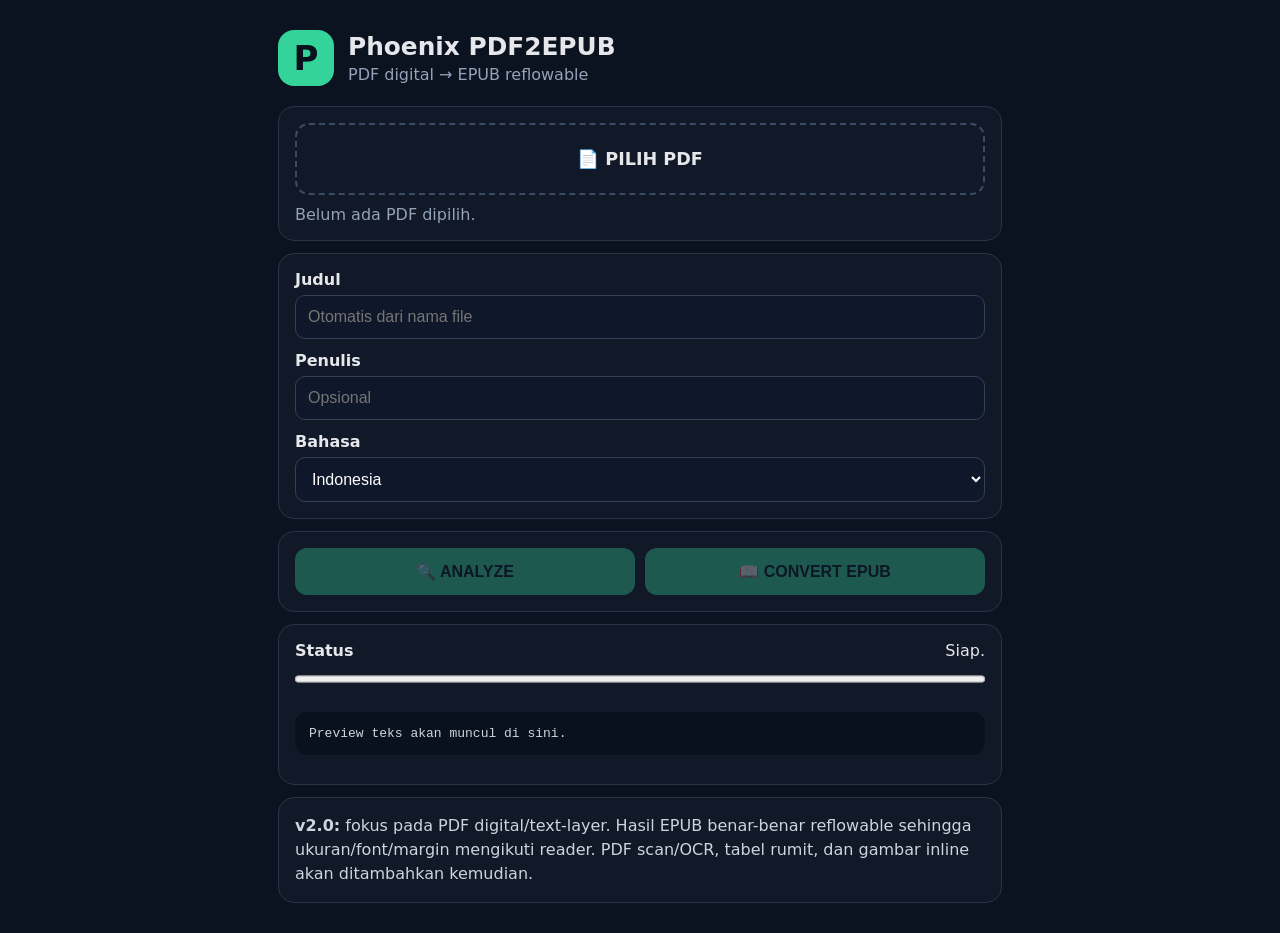
==== index.html @ ab01ee0f "Phoenix PDF2EPUB PWA v2.0" ====
<!doctype html>
<html lang="id">
<head>
  <meta charset="utf-8">
  <meta name="viewport" content="width=device-width,initial-scale=1,viewport-fit=cover">
  <meta name="theme-color" content="#111827">
  <meta name="description" content="Phoenix PDF2EPUB — converter PDF digital ke EPUB reflowable">
  <link rel="manifest" href="manifest.webmanifest">
  <link rel="icon" href="icon-192.png">
  <title>Phoenix PDF2EPUB</title>
  <link rel="stylesheet" href="style.css">
</head>
<body>
<main>
  <header>
    <div class="logo">P</div>
    <div><h1>Phoenix PDF2EPUB</h1><p>PDF digital → EPUB reflowable</p></div>
  </header>

  <section class="card">
    <label class="pick">
      <input id="pdfFile" type="file" accept="application/pdf,.pdf">
      <span>📄 PILIH PDF</span>
    </label>
    <div id="fileName" class="muted">Belum ada PDF dipilih.</div>
  </section>

  <section class="card grid">
    <label>Judul<input id="title" placeholder="Otomatis dari nama file"></label>
    <label>Penulis<input id="author" placeholder="Opsional"></label>
    <label>Bahasa
      <select id="lang"><option value="id">Indonesia</option><option value="en">English</option></select>
    </label>
  </section>

  <section class="card actions">
    <button id="analyzeBtn" disabled>🔍 ANALYZE</button>
    <button id="convertBtn" disabled>📖 CONVERT EPUB</button>
    <button id="installBtn" hidden>⬇ INSTALL APP</button>
  </section>

  <section class="card">
    <div class="statusline"><strong>Status</strong><span id="status">Siap.</span></div>
    <progress id="progress" value="0" max="100"></progress>
    <pre id="preview">Preview teks akan muncul di sini.</pre>
  </section>

  <section class="card note">
    <b>v2.0:</b> fokus pada PDF digital/text-layer. Hasil EPUB benar-benar reflowable sehingga ukuran/font/margin mengikuti reader. PDF scan/OCR, tabel rumit, dan gambar inline akan ditambahkan kemudian.
  </section>
</main>

<script src="pdf.min.js"></script>
<script src="jszip.min.js"></script>
<script src="app.js"></script>
</body>
</html>
---- style.css ----
*{box-sizing:border-box}body{margin:0;background:#0b1220;color:#e5e7eb;font-family:system-ui,-apple-system,Segoe UI,sans-serif}
main{max-width:760px;margin:auto;padding:18px}header{display:flex;gap:14px;align-items:center;margin:12px 0 20px}
.logo{width:56px;height:56px;border-radius:16px;background:#34d399;color:#08111d;font-weight:900;font-size:34px;display:grid;place-items:center}
h1{margin:0;font-size:1.55rem}header p{margin:.2rem 0 0;color:#94a3b8}.card{background:#111827;border:1px solid #273449;border-radius:16px;padding:16px;margin:12px 0}
.pick{display:block;text-align:center;border:2px dashed #3b4b63;border-radius:14px;padding:24px;font-weight:800;font-size:1.1rem;cursor:pointer}.pick input{display:none}
.muted{color:#94a3b8;margin-top:10px}.grid{display:grid;gap:12px}label{font-weight:700}input,select{width:100%;margin-top:6px;padding:12px;border-radius:10px;border:1px solid #334155;background:#0f172a;color:#fff;font-size:1rem}
.actions{display:grid;gap:10px;grid-template-columns:1fr 1fr}button{padding:14px;border:0;border-radius:12px;font-weight:800;font-size:1rem;background:#34d399;color:#07131f}button:disabled{opacity:.35}#installBtn{grid-column:1/-1;background:#60a5fa}
.statusline{display:flex;justify-content:space-between;gap:10px}progress{width:100%;height:14px;margin:12px 0}pre{white-space:pre-wrap;word-wrap:break-word;max-height:320px;overflow:auto;background:#08111d;border-radius:12px;padding:14px;color:#d1d5db}
.note{color:#cbd5e1;line-height:1.5}@media(max-width:560px){.actions{grid-template-columns:1fr}#installBtn{grid-column:auto}}
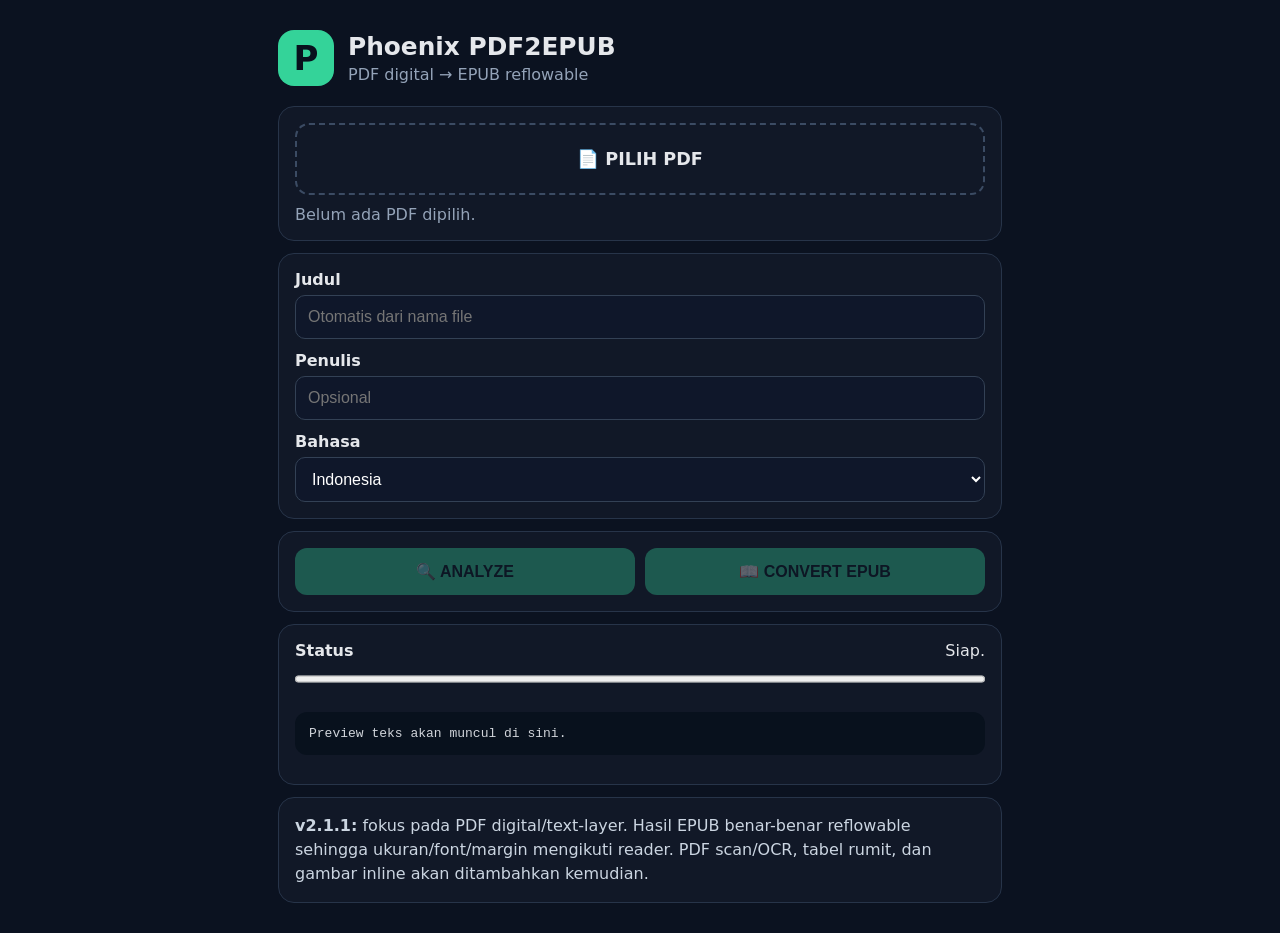
==== commit bd844285: "Phoenix PDF2EPUB v2.1.1 cache-proof OCR" ====
--- a/index.html
+++ b/index.html
@@ -46,12 +46,13 @@
   </section>
 
   <section class="card note">
-    <b>v2.0:</b> fokus pada PDF digital/text-layer. Hasil EPUB benar-benar reflowable sehingga ukuran/font/margin mengikuti reader. PDF scan/OCR, tabel rumit, dan gambar inline akan ditambahkan kemudian.
+    <b>v2.1.1:</b> fokus pada PDF digital/text-layer. Hasil EPUB benar-benar reflowable sehingga ukuran/font/margin mengikuti reader. PDF scan/OCR, tabel rumit, dan gambar inline akan ditambahkan kemudian.
   </section>
 </main>
 
 <script src="pdf.min.js"></script>
 <script src="jszip.min.js"></script>
-<script src="app.js"></script>
+<script src="tesseract.min.js"></script>
+<script src="app-v211.js"></script>
 </body>
 </html>
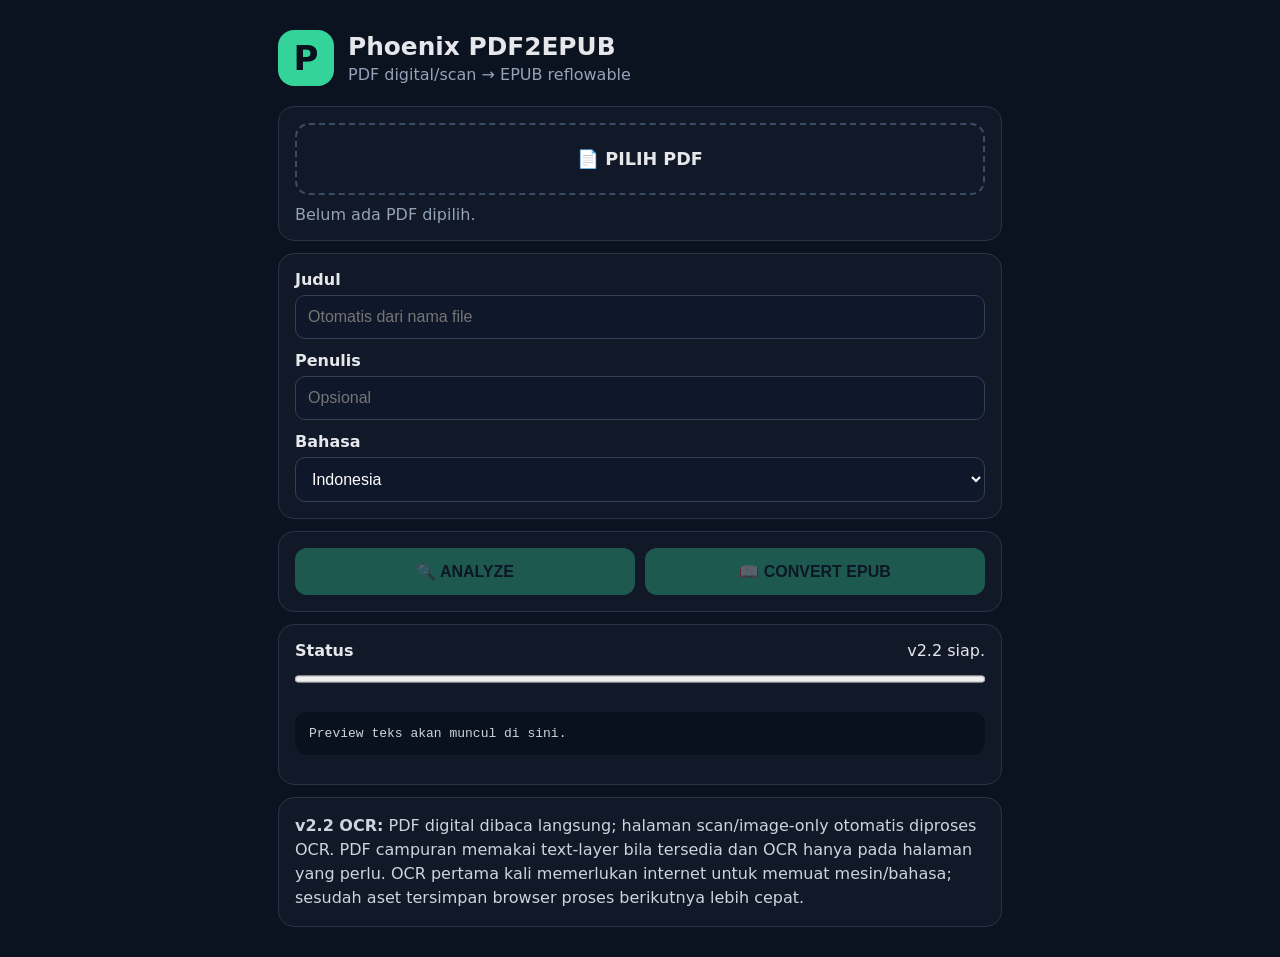
==== commit 32c69546: "Phoenix PDF2EPUB PWA v2.2 OCR force refresh" ====
--- a/index.html
+++ b/index.html
@@ -8,13 +8,13 @@
   <link rel="manifest" href="manifest.webmanifest">
   <link rel="icon" href="icon-192.png">
   <title>Phoenix PDF2EPUB</title>
-  <link rel="stylesheet" href="style.css">
+  <link rel="stylesheet" href="style.css?v=220">
 </head>
 <body>
 <main>
   <header>
     <div class="logo">P</div>
-    <div><h1>Phoenix PDF2EPUB</h1><p>PDF digital → EPUB reflowable</p></div>
+    <div><h1>Phoenix PDF2EPUB</h1><p>PDF digital/scan → EPUB reflowable</p></div>
   </header>
 
   <section class="card">
@@ -40,19 +40,19 @@
   </section>
 
   <section class="card">
-    <div class="statusline"><strong>Status</strong><span id="status">Siap.</span></div>
+    <div class="statusline"><strong>Status</strong><span id="status">v2.2 siap.</span></div>
     <progress id="progress" value="0" max="100"></progress>
     <pre id="preview">Preview teks akan muncul di sini.</pre>
   </section>
 
   <section class="card note">
-    <b>v2.1.1:</b> fokus pada PDF digital/text-layer. Hasil EPUB benar-benar reflowable sehingga ukuran/font/margin mengikuti reader. PDF scan/OCR, tabel rumit, dan gambar inline akan ditambahkan kemudian.
+    <b>v2.2 OCR:</b> PDF digital dibaca langsung; halaman scan/image-only otomatis diproses OCR. PDF campuran memakai text-layer bila tersedia dan OCR hanya pada halaman yang perlu. OCR pertama kali memerlukan internet untuk memuat mesin/bahasa; sesudah aset tersimpan browser proses berikutnya lebih cepat.
   </section>
 </main>
 
-<script src="pdf.min.js"></script>
-<script src="jszip.min.js"></script>
-<script src="tesseract.min.js"></script>
-<script src="app-v211.js"></script>
+<script src="pdf.min.js?v=220"></script>
+<script src="jszip.min.js?v=220"></script>
+<script src="tesseract.min.js?v=220"></script>
+<script src="app.js?v=220"></script>
 </body>
 </html>
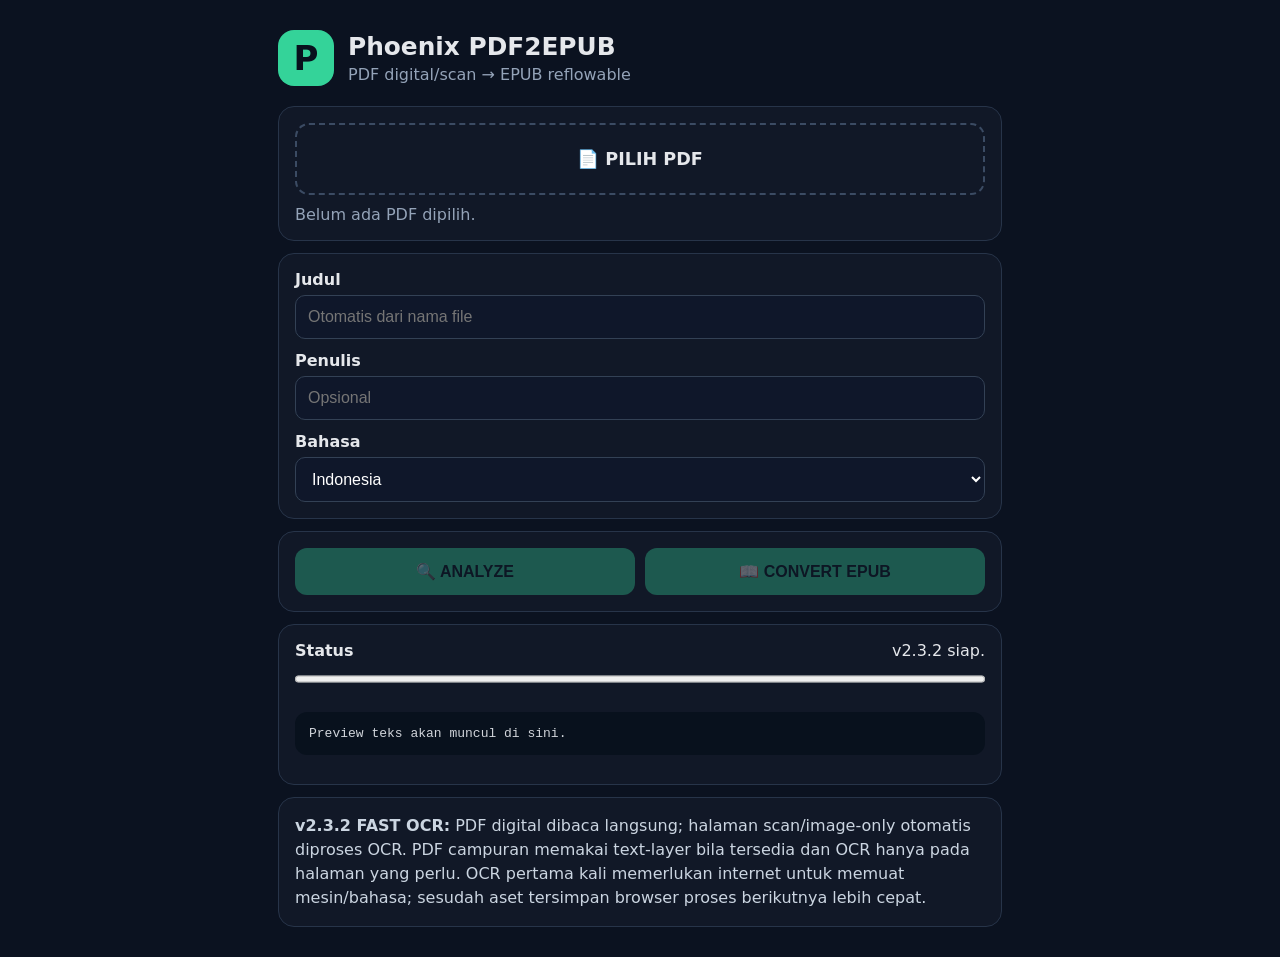
==== commit 2a41fb2f: "Phoenix PDF2EPUB v2.3.2 fast OCR exact-baseline recovery" ====
--- a/index.html
+++ b/index.html
@@ -8,7 +8,7 @@
   <link rel="manifest" href="manifest.webmanifest">
   <link rel="icon" href="icon-192.png">
   <title>Phoenix PDF2EPUB</title>
-  <link rel="stylesheet" href="style.css?v=220">
+  <link rel="stylesheet" href="style.css?v=232">
 </head>
 <body>
 <main>
@@ -40,19 +40,19 @@
   </section>
 
   <section class="card">
-    <div class="statusline"><strong>Status</strong><span id="status">v2.2 siap.</span></div>
+    <div class="statusline"><strong>Status</strong><span id="status">v2.3.2 siap.</span></div>
     <progress id="progress" value="0" max="100"></progress>
     <pre id="preview">Preview teks akan muncul di sini.</pre>
   </section>
 
   <section class="card note">
-    <b>v2.2 OCR:</b> PDF digital dibaca langsung; halaman scan/image-only otomatis diproses OCR. PDF campuran memakai text-layer bila tersedia dan OCR hanya pada halaman yang perlu. OCR pertama kali memerlukan internet untuk memuat mesin/bahasa; sesudah aset tersimpan browser proses berikutnya lebih cepat.
+    <b>v2.3.2 FAST OCR:</b> PDF digital dibaca langsung; halaman scan/image-only otomatis diproses OCR. PDF campuran memakai text-layer bila tersedia dan OCR hanya pada halaman yang perlu. OCR pertama kali memerlukan internet untuk memuat mesin/bahasa; sesudah aset tersimpan browser proses berikutnya lebih cepat.
   </section>
 </main>
 
-<script src="pdf.min.js?v=220"></script>
-<script src="jszip.min.js?v=220"></script>
-<script src="tesseract.min.js?v=220"></script>
-<script src="app.js?v=220"></script>
+<script src="pdf.min.js?v=232"></script>
+<script src="jszip.min.js?v=232"></script>
+<script src="tesseract.min.js?v=232"></script>
+<script src="app.js?v=232"></script>
 </body>
 </html>
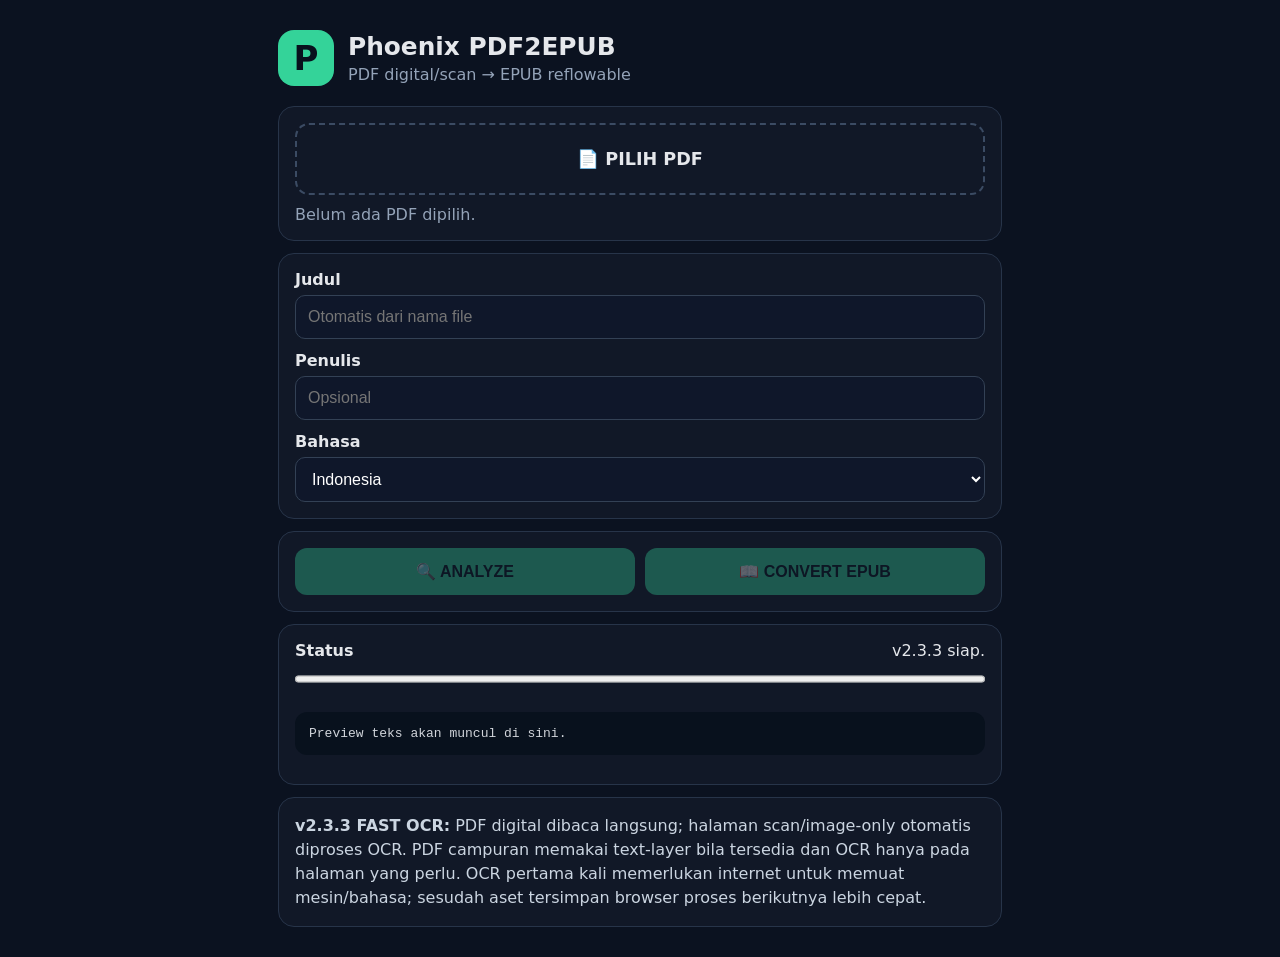
==== commit 67e5832f: "Phoenix PDF2EPUB v2.3.3 persistent OCR workers" ====
--- a/index.html
+++ b/index.html
@@ -40,19 +40,19 @@
   </section>
 
   <section class="card">
-    <div class="statusline"><strong>Status</strong><span id="status">v2.3.2 siap.</span></div>
+    <div class="statusline"><strong>Status</strong><span id="status">v2.3.3 siap.</span></div>
     <progress id="progress" value="0" max="100"></progress>
     <pre id="preview">Preview teks akan muncul di sini.</pre>
   </section>
 
   <section class="card note">
-    <b>v2.3.2 FAST OCR:</b> PDF digital dibaca langsung; halaman scan/image-only otomatis diproses OCR. PDF campuran memakai text-layer bila tersedia dan OCR hanya pada halaman yang perlu. OCR pertama kali memerlukan internet untuk memuat mesin/bahasa; sesudah aset tersimpan browser proses berikutnya lebih cepat.
+    <b>v2.3.3 FAST OCR:</b> PDF digital dibaca langsung; halaman scan/image-only otomatis diproses OCR. PDF campuran memakai text-layer bila tersedia dan OCR hanya pada halaman yang perlu. OCR pertama kali memerlukan internet untuk memuat mesin/bahasa; sesudah aset tersimpan browser proses berikutnya lebih cepat.
   </section>
 </main>
 
 <script src="pdf.min.js?v=232"></script>
 <script src="jszip.min.js?v=232"></script>
 <script src="tesseract.min.js?v=232"></script>
-<script src="app.js?v=232"></script>
+<script src="app.js?v=233"></script>
 </body>
 </html>
